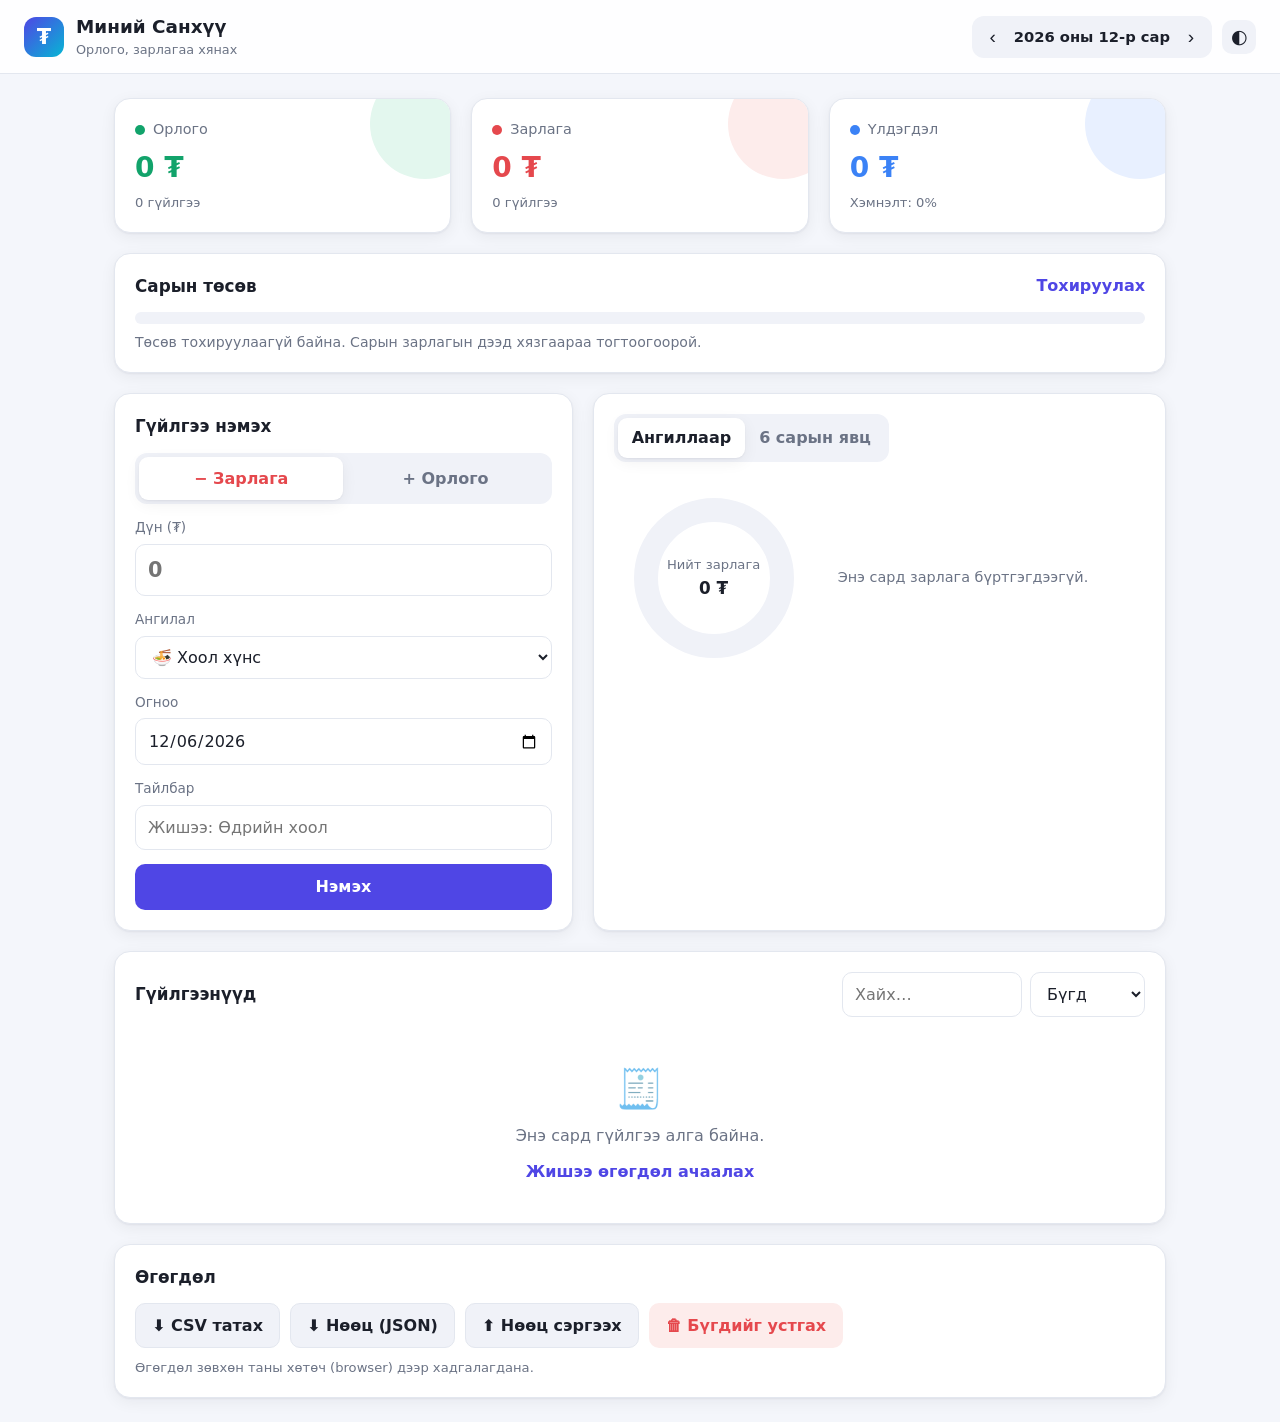
==== index.html @ 29a5d547 "Add personal income/expense tracker website Static site (HTML/CSS/vanilla JS) in Mongolian: add/edit" ====
<!DOCTYPE html>
<html lang="mn">
<head>
  <meta charset="UTF-8" />
  <meta name="viewport" content="width=device-width, initial-scale=1.0" />
  <title>Миний Санхүү</title>
  <meta name="description" content="Хувийн орлого, зарлагаа хянах энгийн веб апп" />
  <link rel="stylesheet" href="css/style.css" />
</head>
<body>
  <header class="topbar">
    <div class="brand">
      <span class="logo" aria-hidden="true">₮</span>
      <div>
        <h1>Миний Санхүү</h1>
        <p class="sub">Орлого, зарлагаа хянах</p>
      </div>
    </div>
    <div class="top-actions">
      <div class="month-nav">
        <button class="icon-btn" id="prevMonth" aria-label="Өмнөх сар">‹</button>
        <span id="monthLabel" class="month-label"></span>
        <button class="icon-btn" id="nextMonth" aria-label="Дараах сар">›</button>
      </div>
      <button class="icon-btn" id="themeToggle" aria-label="Өнгөний горим солих">◐</button>
    </div>
  </header>

  <main class="container">
    <!-- Summary cards -->
    <section class="cards">
      <article class="card stat income">
        <div class="stat-head"><span class="dot"></span>Орлого</div>
        <div class="stat-value" id="sumIncome">0 ₮</div>
        <div class="stat-foot" id="incomeCount">0 гүйлгээ</div>
      </article>
      <article class="card stat expense">
        <div class="stat-head"><span class="dot"></span>Зарлага</div>
        <div class="stat-value" id="sumExpense">0 ₮</div>
        <div class="stat-foot" id="expenseCount">0 гүйлгээ</div>
      </article>
      <article class="card stat balance">
        <div class="stat-head"><span class="dot"></span>Үлдэгдэл</div>
        <div class="stat-value" id="sumBalance">0 ₮</div>
        <div class="stat-foot" id="savingRate">Хэмнэлт: 0%</div>
      </article>
    </section>

    <!-- Budget -->
    <section class="card budget">
      <div class="budget-head">
        <h2>Сарын төсөв</h2>
        <button class="link-btn" id="editBudget">Тохируулах</button>
      </div>
      <div class="progress"><div class="progress-bar" id="budgetBar"></div></div>
      <p class="muted" id="budgetText">Төсөв тохируулаагүй байна.</p>
    </section>

    <div class="grid">
      <!-- Form -->
      <section class="card">
        <h2 id="formTitle">Гүйлгээ нэмэх</h2>
        <form id="txForm" autocomplete="off">
          <div class="seg" role="radiogroup" aria-label="Төрөл">
            <input type="radio" name="type" id="typeExpense" value="expense" checked />
            <label for="typeExpense">− Зарлага</label>
            <input type="radio" name="type" id="typeIncome" value="income" />
            <label for="typeIncome">+ Орлого</label>
          </div>

          <label class="field">
            <span>Дүн (₮)</span>
            <input type="text" inputmode="numeric" id="amount" placeholder="0" required />
          </label>

          <label class="field">
            <span>Ангилал</span>
            <select id="category" required></select>
          </label>

          <div class="row">
            <label class="field">
              <span>Огноо</span>
              <input type="date" id="date" required />
            </label>
          </div>

          <label class="field">
            <span>Тайлбар</span>
            <input type="text" id="note" maxlength="80" placeholder="Жишээ: Өдрийн хоол" />
          </label>

          <div class="form-actions">
            <button type="submit" class="btn primary" id="submitBtn">Нэмэх</button>
            <button type="button" class="btn ghost hidden" id="cancelEdit">Болих</button>
          </div>
        </form>
      </section>

      <!-- Charts -->
      <section class="card">
        <div class="tabs" role="tablist">
          <button class="tab active" data-chart="category" role="tab">Ангиллаар</button>
          <button class="tab" data-chart="trend" role="tab">6 сарын явц</button>
        </div>
        <div id="chartCategory" class="chart-wrap">
          <div class="donut-wrap">
            <svg id="donut" viewBox="0 0 200 200" aria-label="Зарлага ангиллаар"></svg>
            <div class="donut-center">
              <span class="muted small">Нийт зарлага</span>
              <strong id="donutTotal">0 ₮</strong>
            </div>
          </div>
          <ul class="legend" id="legend"></ul>
        </div>
        <div id="chartTrend" class="chart-wrap hidden">
          <svg id="bars" viewBox="0 0 420 240" aria-label="Сүүлийн 6 сар"></svg>
          <div class="bar-legend">
            <span><i class="sw income"></i>Орлого</span>
            <span><i class="sw expense"></i>Зарлага</span>
          </div>
        </div>
      </section>
    </div>

    <!-- Transactions -->
    <section class="card">
      <div class="list-head">
        <h2>Гүйлгээнүүд</h2>
        <div class="filters">
          <input type="search" id="search" placeholder="Хайх…" />
          <select id="filterType">
            <option value="all">Бүгд</option>
            <option value="income">Орлого</option>
            <option value="expense">Зарлага</option>
          </select>
        </div>
      </div>
      <ul class="tx-list" id="txList"></ul>
      <div class="empty hidden" id="emptyState">
        <div class="empty-icon">🧾</div>
        <p>Энэ сард гүйлгээ алга байна.</p>
        <button class="link-btn" id="loadDemo">Жишээ өгөгдөл ачаалах</button>
      </div>
    </section>

    <!-- Data tools -->
    <section class="card tools">
      <h2>Өгөгдөл</h2>
      <div class="tool-btns">
        <button class="btn ghost" id="exportCsv">⬇ CSV татах</button>
        <button class="btn ghost" id="exportJson">⬇ Нөөц (JSON)</button>
        <label class="btn ghost" for="importJson">⬆ Нөөц сэргээх</label>
        <input type="file" id="importJson" accept="application/json" class="hidden" />
        <button class="btn danger" id="clearAll">🗑 Бүгдийг устгах</button>
      </div>
      <p class="muted small">Өгөгдөл зөвхөн таны хөтөч (browser) дээр хадгалагдана.</p>
    </section>
  </main>

  <div class="toast" id="toast" role="status" aria-live="polite"></div>

  <script src="js/app.js"></script>
</body>
</html>
---- css/style.css ----
:root {
  --bg: #f4f6fb;
  --surface: #ffffff;
  --surface-2: #f0f2f8;
  --text: #1b1f2a;
  --muted: #6b7385;
  --border: #e3e7ef;
  --primary: #4f46e5;
  --primary-soft: #eef0ff;
  --income: #12a36b;
  --income-soft: #e3f7ee;
  --expense: #e5484d;
  --expense-soft: #fdeceb;
  --balance: #3b82f6;
  --balance-soft: #e8f0ff;
  --shadow: 0 1px 2px rgba(16, 24, 40, .05), 0 4px 16px rgba(16, 24, 40, .06);
  --radius: 16px;
}

:root[data-theme="dark"] {
  --bg: #0f121a;
  --surface: #171b26;
  --surface-2: #1f2432;
  --text: #e8ebf3;
  --muted: #9099ad;
  --border: #2a3040;
  --primary: #818cf8;
  --primary-soft: #23264a;
  --income: #34d399;
  --income-soft: #12322a;
  --expense: #f87171;
  --expense-soft: #3a1d20;
  --balance: #60a5fa;
  --balance-soft: #172a45;
  --shadow: 0 1px 2px rgba(0, 0, 0, .3), 0 4px 16px rgba(0, 0, 0, .25);
}

* { box-sizing: border-box; }

body {
  margin: 0;
  font-family: system-ui, -apple-system, "Segoe UI", Roboto, "Noto Sans", sans-serif;
  background: var(--bg);
  color: var(--text);
  line-height: 1.45;
  -webkit-font-smoothing: antialiased;
}

h1, h2 { margin: 0; }
h2 { font-size: 1.05rem; margin-bottom: 14px; }
.hidden { display: none !important; }
.muted { color: var(--muted); }
.small { font-size: .82rem; }

/* Top bar */
.topbar {
  position: sticky; top: 0; z-index: 10;
  display: flex; align-items: center; justify-content: space-between; gap: 12px;
  padding: 14px 24px;
  background: color-mix(in srgb, var(--surface) 88%, transparent);
  backdrop-filter: blur(10px);
  border-bottom: 1px solid var(--border);
}
.brand { display: flex; align-items: center; gap: 12px; }
.brand h1 { font-size: 1.15rem; }
.brand .sub { margin: 0; font-size: .8rem; color: var(--muted); }
.logo {
  width: 40px; height: 40px; border-radius: 12px;
  display: grid; place-items: center;
  font-weight: 800; font-size: 1.3rem; color: #fff;
  background: linear-gradient(135deg, var(--primary), #06b6d4);
}
.top-actions { display: flex; align-items: center; gap: 10px; }
.month-nav {
  display: flex; align-items: center; gap: 4px;
  background: var(--surface-2); border-radius: 12px; padding: 4px;
}
.month-label { min-width: 120px; text-align: center; font-weight: 600; font-size: .92rem; }
.icon-btn {
  border: 0; background: transparent; color: var(--text);
  width: 34px; height: 34px; border-radius: 10px;
  font-size: 1.2rem; cursor: pointer;
}
.icon-btn:hover { background: var(--border); }
#themeToggle { background: var(--surface-2); }

/* Layout */
.container { max-width: 1100px; margin: 0 auto; padding: 24px; display: grid; grid-template-columns: minmax(0, 1fr); gap: 20px; }
.container > *, .grid > * { min-width: 0; }
.card {
  background: var(--surface);
  border: 1px solid var(--border);
  border-radius: var(--radius);
  padding: 20px;
  box-shadow: var(--shadow);
}
.grid { display: grid; grid-template-columns: 1fr 1.25fr; gap: 20px; }
.cards { display: grid; grid-template-columns: repeat(3, 1fr); gap: 20px; }

/* Stat cards */
.stat { position: relative; overflow: hidden; }
.stat::after {
  content: ""; position: absolute; right: -30px; top: -30px;
  width: 110px; height: 110px; border-radius: 50%;
  background: var(--accent-soft);
}
.stat.income { --accent: var(--income); --accent-soft: var(--income-soft); }
.stat.expense { --accent: var(--expense); --accent-soft: var(--expense-soft); }
.stat.balance { --accent: var(--balance); --accent-soft: var(--balance-soft); }
.stat-head { display: flex; align-items: center; gap: 8px; color: var(--muted); font-size: .9rem; font-weight: 500; }
.dot { width: 10px; height: 10px; border-radius: 50%; background: var(--accent); }
.stat-value { font-size: 1.75rem; font-weight: 750; margin: 8px 0 4px; color: var(--accent); position: relative; z-index: 1; font-variant-numeric: tabular-nums; }
.stat-foot { font-size: .82rem; color: var(--muted); }

/* Budget */
.budget-head { display: flex; justify-content: space-between; align-items: center; }
.budget-head h2 { margin: 0; }
.progress { height: 12px; background: var(--surface-2); border-radius: 99px; overflow: hidden; margin: 14px 0 8px; }
.progress-bar { height: 100%; width: 0; background: var(--income); border-radius: 99px; transition: width .4s ease, background .3s; }
.progress-bar.warn { background: #f59e0b; }
.progress-bar.over { background: var(--expense); }
.budget p { margin: 0; font-size: .88rem; }

/* Form */
form { display: grid; gap: 14px; }
.seg { position: relative; display: grid; grid-template-columns: 1fr 1fr; background: var(--surface-2); padding: 4px; border-radius: 12px; }
.seg input { position: absolute; opacity: 0; width: 1px; height: 1px; left: 0; top: 0; pointer-events: none; }
.seg label { text-align: center; padding: 10px; border-radius: 9px; cursor: pointer; font-weight: 600; color: var(--muted); transition: .2s; }
#typeExpense:checked + label { background: var(--surface); color: var(--expense); box-shadow: var(--shadow); }
#typeIncome:checked + label { background: var(--surface); color: var(--income); box-shadow: var(--shadow); }
.field { display: grid; gap: 6px; }
.field span { font-size: .85rem; color: var(--muted); font-weight: 500; }
input, select {
  font: inherit; color: var(--text);
  background: var(--surface); border: 1px solid var(--border);
  border-radius: 10px; padding: 10px 12px; width: 100%;
}
input:focus, select:focus { outline: 2px solid var(--primary); outline-offset: -1px; border-color: transparent; }
#amount { font-size: 1.3rem; font-weight: 700; font-variant-numeric: tabular-nums; }
.form-actions { display: flex; gap: 10px; }

.btn {
  font: inherit; font-weight: 600; cursor: pointer;
  border-radius: 10px; padding: 10px 16px; border: 1px solid transparent;
  display: inline-flex; align-items: center; gap: 6px; justify-content: center;
}
.btn.primary { background: var(--primary); color: #fff; flex: 1; }
.btn.primary:hover { filter: brightness(1.08); }
.btn.ghost { background: var(--surface-2); color: var(--text); border-color: var(--border); }
.btn.ghost:hover { background: var(--border); }
.btn.danger { background: var(--expense-soft); color: var(--expense); }
.link-btn { border: 0; background: none; color: var(--primary); font: inherit; font-weight: 600; cursor: pointer; padding: 0; }

/* Charts */
.tabs { display: inline-flex; background: var(--surface-2); padding: 4px; border-radius: 12px; margin-bottom: 16px; }
.tab { border: 0; background: none; font: inherit; font-weight: 600; color: var(--muted); padding: 8px 14px; border-radius: 9px; cursor: pointer; }
.tab.active { background: var(--surface); color: var(--text); box-shadow: var(--shadow); }
.chart-wrap { display: flex; align-items: center; gap: 24px; flex-wrap: wrap; justify-content: center; }
.donut-wrap { position: relative; width: 200px; height: 200px; flex-shrink: 0; }
.donut-center { position: absolute; inset: 0; display: grid; place-content: center; text-align: center; gap: 2px; }
.donut-center strong { font-size: 1.05rem; font-variant-numeric: tabular-nums; }
.legend { list-style: none; margin: 0; padding: 0; display: grid; gap: 8px; flex: 1; min-width: 180px; }
.legend li { display: flex; align-items: center; gap: 10px; font-size: .9rem; }
.legend .sw { width: 12px; height: 12px; border-radius: 4px; flex-shrink: 0; }
.legend .name { flex: 1; }
.legend .pct { color: var(--muted); font-size: .8rem; width: 40px; text-align: right; }
.legend .amt { font-weight: 600; font-variant-numeric: tabular-nums; }
#bars { width: 100%; max-width: 520px; height: auto; }
#chartTrend { flex-direction: column; }
.bar-legend { display: flex; gap: 18px; font-size: .85rem; color: var(--muted); }
.sw { display: inline-block; width: 12px; height: 12px; border-radius: 4px; margin-right: 6px; vertical-align: -1px; }
.sw.income { background: var(--income); }
.sw.expense { background: var(--expense); }
.axis text { fill: var(--muted); font-size: 11px; }
.axis line { stroke: var(--border); }

/* Transactions */
.list-head { display: flex; justify-content: space-between; align-items: center; gap: 12px; flex-wrap: wrap; margin-bottom: 8px; }
.list-head h2 { margin: 0; }
.filters { display: flex; gap: 8px; }
.filters input { width: 180px; }
.filters select { width: auto; }
.tx-list { list-style: none; margin: 0; padding: 0; }
.tx-day { font-size: .78rem; font-weight: 600; color: var(--muted); text-transform: uppercase; letter-spacing: .03em; padding: 14px 4px 6px; }
.tx {
  display: flex; align-items: center; gap: 14px;
  padding: 12px; border-radius: 12px;
}
.tx:hover { background: var(--surface-2); }
.tx-icon { width: 42px; height: 42px; border-radius: 12px; display: grid; place-items: center; font-size: 1.25rem; flex-shrink: 0; }
.tx-main { flex: 1; min-width: 0; }
.tx-title { font-weight: 600; white-space: nowrap; overflow: hidden; text-overflow: ellipsis; }
.tx-sub { font-size: .8rem; color: var(--muted); }
.tx-amt { font-weight: 700; font-variant-numeric: tabular-nums; white-space: nowrap; }
.tx-amt.income { color: var(--income); }
.tx-amt.expense { color: var(--expense); }
.tx-actions { display: flex; gap: 2px; opacity: 0; transition: opacity .15s; }
.tx:hover .tx-actions, .tx:focus-within .tx-actions { opacity: 1; }
.tx-actions button { border: 0; background: none; cursor: pointer; font-size: 1rem; padding: 6px; border-radius: 8px; color: var(--muted); }
.tx-actions button:hover { background: var(--border); color: var(--text); }

.empty { text-align: center; padding: 36px 0 20px; color: var(--muted); }
.empty-icon { font-size: 2.4rem; }
.empty p { margin: 8px 0 12px; }

/* Tools */
.tool-btns { display: flex; flex-wrap: wrap; gap: 10px; margin-bottom: 10px; }
.tools p { margin: 0; }

/* Toast */
.toast {
  position: fixed; left: 50%; bottom: 24px; transform: translate(-50%, 40px);
  background: var(--text); color: var(--bg);
  padding: 10px 18px; border-radius: 10px; font-weight: 500; font-size: .9rem;
  opacity: 0; pointer-events: none; transition: .25s;
}
.toast.show { opacity: 1; transform: translate(-50%, 0); }

/* Responsive */
@media (max-width: 860px) {
  .grid { grid-template-columns: 1fr; }
}
@media (max-width: 640px) {
  .topbar { padding: 12px 16px; flex-wrap: wrap; }
  .brand .sub { display: none; }
  .container { padding: 16px; gap: 16px; }
  .cards { grid-template-columns: 1fr; gap: 12px; }
  .stat-value { font-size: 1.5rem; }
  .filters { width: 100%; }
  .filters input { flex: 1; width: auto; min-width: 0; }
  .tx-actions { opacity: 1; }
  .month-label { min-width: 100px; }
}
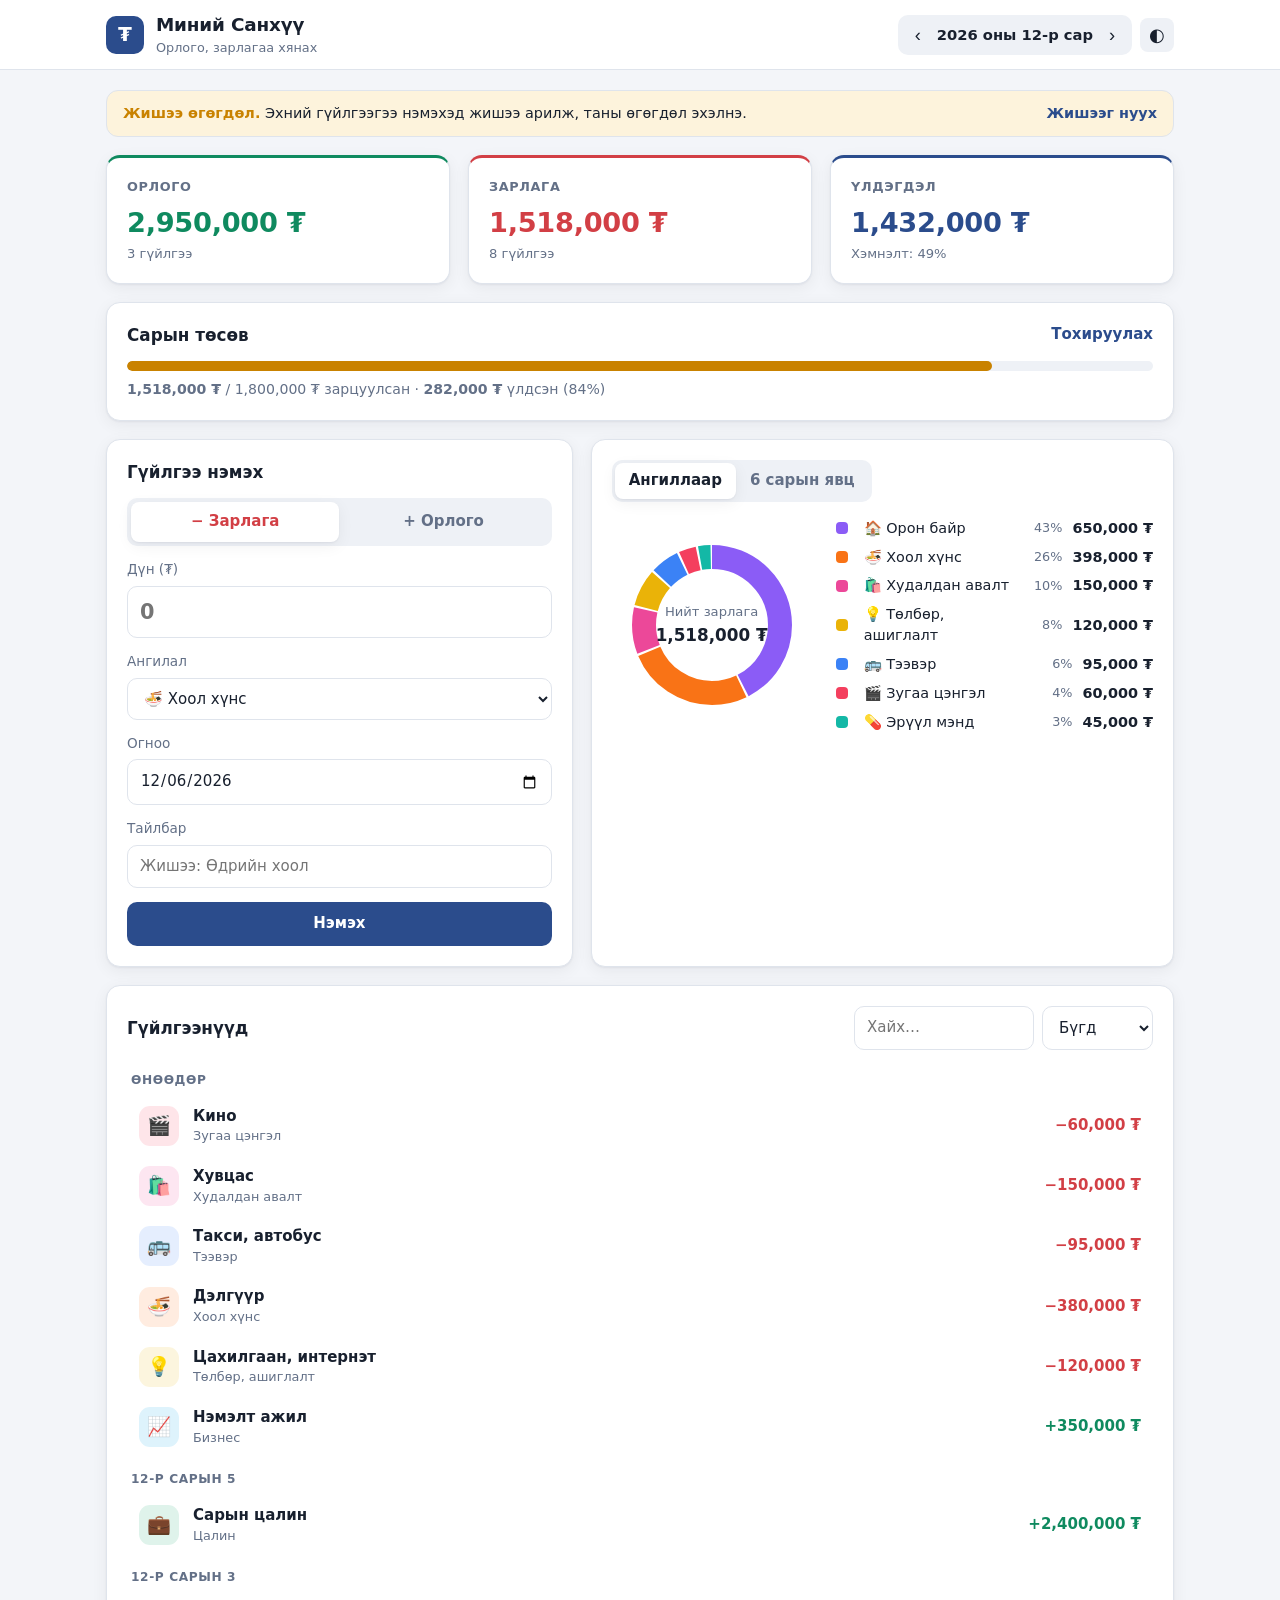
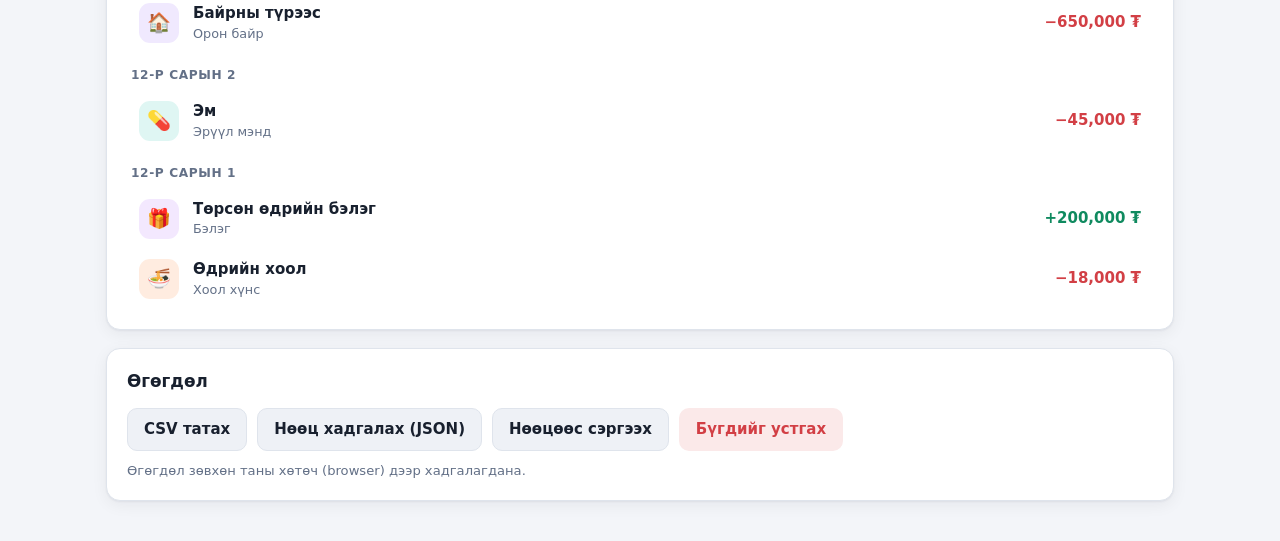
==== commit 85ffc907: "Make tracker publishable online with private per-user storage - Storage adapter: private per-viewer " ====
--- a/index.html
+++ b/index.html
@@ -2,51 +2,58 @@
 <html lang="mn">
 <head>
   <meta charset="UTF-8" />
-  <meta name="viewport" content="width=device-width, initial-scale=1.0" />
+  <meta name="viewport" content="width=device-width, initial-scale=1.0, viewport-fit=cover" />
   <title>Миний Санхүү</title>
   <meta name="description" content="Хувийн орлого, зарлагаа хянах энгийн веб апп" />
   <link rel="stylesheet" href="css/style.css" />
 </head>
 <body>
+<!-- APP:START -->
   <header class="topbar">
-    <div class="brand">
-      <span class="logo" aria-hidden="true">₮</span>
-      <div>
-        <h1>Миний Санхүү</h1>
-        <p class="sub">Орлого, зарлагаа хянах</p>
+    <div class="topbar-inner">
+      <div class="brand">
+        <span class="logo" aria-hidden="true">₮</span>
+        <div>
+          <h1>Миний Санхүү</h1>
+          <p class="sub">Орлого, зарлагаа хянах</p>
+        </div>
       </div>
-    </div>
-    <div class="top-actions">
-      <div class="month-nav">
-        <button class="icon-btn" id="prevMonth" aria-label="Өмнөх сар">‹</button>
-        <span id="monthLabel" class="month-label"></span>
-        <button class="icon-btn" id="nextMonth" aria-label="Дараах сар">›</button>
+      <div class="top-actions">
+        <div class="month-nav">
+          <button class="icon-btn" id="prevMonth" aria-label="Өмнөх сар">‹</button>
+          <span id="monthLabel" class="month-label"></span>
+          <button class="icon-btn" id="nextMonth" aria-label="Дараах сар">›</button>
+        </div>
+        <button class="icon-btn" id="themeToggle" aria-label="Өнгөний горим солих">◐</button>
       </div>
-      <button class="icon-btn" id="themeToggle" aria-label="Өнгөний горим солих">◐</button>
     </div>
   </header>
 
   <main class="container">
-    <!-- Summary cards -->
+    <div class="notice hidden" id="demoBanner">
+      <span><strong>Жишээ өгөгдөл.</strong> Эхний гүйлгээгээ нэмэхэд жишээ арилж, таны өгөгдөл эхэлнэ.</span>
+      <button class="link-btn" id="hideDemo">Жишээг нуух</button>
+    </div>
+    <div class="notice info hidden" id="storageNotice"></div>
+
     <section class="cards">
       <article class="card stat income">
-        <div class="stat-head"><span class="dot"></span>Орлого</div>
+        <div class="stat-head">Орлого</div>
         <div class="stat-value" id="sumIncome">0 ₮</div>
         <div class="stat-foot" id="incomeCount">0 гүйлгээ</div>
       </article>
       <article class="card stat expense">
-        <div class="stat-head"><span class="dot"></span>Зарлага</div>
+        <div class="stat-head">Зарлага</div>
         <div class="stat-value" id="sumExpense">0 ₮</div>
         <div class="stat-foot" id="expenseCount">0 гүйлгээ</div>
       </article>
       <article class="card stat balance">
-        <div class="stat-head"><span class="dot"></span>Үлдэгдэл</div>
+        <div class="stat-head">Үлдэгдэл</div>
         <div class="stat-value" id="sumBalance">0 ₮</div>
         <div class="stat-foot" id="savingRate">Хэмнэлт: 0%</div>
       </article>
     </section>
 
-    <!-- Budget -->
     <section class="card budget">
       <div class="budget-head">
         <h2>Сарын төсөв</h2>
@@ -54,10 +61,14 @@
       </div>
       <div class="progress"><div class="progress-bar" id="budgetBar"></div></div>
       <p class="muted" id="budgetText">Төсөв тохируулаагүй байна.</p>
+      <form class="budget-form hidden" id="budgetForm">
+        <input type="text" inputmode="numeric" id="budgetInput" placeholder="Жишээ: 1,800,000" aria-label="Сарын зарлагын төсөв" />
+        <button type="submit" class="btn primary">Хадгалах</button>
+        <button type="button" class="btn ghost" id="budgetCancel">Болих</button>
+      </form>
     </section>
 
     <div class="grid">
-      <!-- Form -->
       <section class="card">
         <h2 id="formTitle">Гүйлгээ нэмэх</h2>
         <form id="txForm" autocomplete="off">
@@ -67,29 +78,22 @@
             <input type="radio" name="type" id="typeIncome" value="income" />
             <label for="typeIncome">+ Орлого</label>
           </div>
-
           <label class="field">
             <span>Дүн (₮)</span>
             <input type="text" inputmode="numeric" id="amount" placeholder="0" required />
           </label>
-
           <label class="field">
             <span>Ангилал</span>
             <select id="category" required></select>
           </label>
-
-          <div class="row">
-            <label class="field">
-              <span>Огноо</span>
-              <input type="date" id="date" required />
-            </label>
-          </div>
-
+          <label class="field">
+            <span>Огноо</span>
+            <input type="date" id="date" required />
+          </label>
           <label class="field">
             <span>Тайлбар</span>
             <input type="text" id="note" maxlength="80" placeholder="Жишээ: Өдрийн хоол" />
           </label>
-
           <div class="form-actions">
             <button type="submit" class="btn primary" id="submitBtn">Нэмэх</button>
             <button type="button" class="btn ghost hidden" id="cancelEdit">Болих</button>
@@ -97,11 +101,10 @@
         </form>
       </section>
 
-      <!-- Charts -->
       <section class="card">
         <div class="tabs" role="tablist">
-          <button class="tab active" data-chart="category" role="tab">Ангиллаар</button>
-          <button class="tab" data-chart="trend" role="tab">6 сарын явц</button>
+          <button class="tab active" data-chart="category" role="tab" id="tabCategory">Ангиллаар</button>
+          <button class="tab" data-chart="trend" role="tab" id="tabTrend">6 сарын явц</button>
         </div>
         <div id="chartCategory" class="chart-wrap">
           <div class="donut-wrap">
@@ -123,13 +126,12 @@
       </section>
     </div>
 
-    <!-- Transactions -->
     <section class="card">
       <div class="list-head">
         <h2>Гүйлгээнүүд</h2>
         <div class="filters">
-          <input type="search" id="search" placeholder="Хайх…" />
-          <select id="filterType">
+          <input type="search" id="search" placeholder="Хайх…" aria-label="Хайх" />
+          <select id="filterType" aria-label="Төрлөөр шүүх">
             <option value="all">Бүгд</option>
             <option value="income">Орлого</option>
             <option value="expense">Зарлага</option>
@@ -138,28 +140,37 @@
       </div>
       <ul class="tx-list" id="txList"></ul>
       <div class="empty hidden" id="emptyState">
-        <div class="empty-icon">🧾</div>
-        <p>Энэ сард гүйлгээ алга байна.</p>
-        <button class="link-btn" id="loadDemo">Жишээ өгөгдөл ачаалах</button>
+        <p id="emptyText">Энэ сард гүйлгээ алга байна.</p>
+        <button class="link-btn" id="showDemo">Жишээ өгөгдөл харах</button>
       </div>
     </section>
 
-    <!-- Data tools -->
     <section class="card tools">
       <h2>Өгөгдөл</h2>
       <div class="tool-btns">
-        <button class="btn ghost" id="exportCsv">⬇ CSV татах</button>
-        <button class="btn ghost" id="exportJson">⬇ Нөөц (JSON)</button>
-        <label class="btn ghost" for="importJson">⬆ Нөөц сэргээх</label>
-        <input type="file" id="importJson" accept="application/json" class="hidden" />
-        <button class="btn danger" id="clearAll">🗑 Бүгдийг устгах</button>
+        <button class="btn ghost" id="exportCsv">CSV татах</button>
+        <button class="btn ghost" id="exportJson">Нөөц хадгалах (JSON)</button>
+        <label class="btn ghost" for="importJson" id="importLabel">Нөөцөөс сэргээх</label>
+        <input type="file" id="importJson" accept="application/json,.json" class="hidden" />
+        <button class="btn danger-soft" id="clearAll">Бүгдийг устгах</button>
       </div>
-      <p class="muted small">Өгөгдөл зөвхөн таны хөтөч (browser) дээр хадгалагдана.</p>
+      <p class="muted small" id="storageText">Өгөгдөл зөвхөн таны хөтөч (browser) дээр хадгалагдана.</p>
     </section>
   </main>
 
+  <div class="modal hidden" id="modal" role="dialog" aria-modal="true" aria-labelledby="modalTitle">
+    <div class="modal-box">
+      <h3 id="modalTitle"></h3>
+      <p id="modalText"></p>
+      <div class="modal-actions">
+        <button class="btn ghost" id="modalCancel">Болих</button>
+        <button class="btn danger" id="modalOk">Устгах</button>
+      </div>
+    </div>
+  </div>
+
   <div class="toast" id="toast" role="status" aria-live="polite"></div>
-
+<!-- APP:END -->
   <script src="js/app.js"></script>
 </body>
 </html>
--- a/css/style.css
+++ b/css/style.css
@@ -1,38 +1,44 @@
+/* Layout: sticky month bar on top, summary tiles, then form + charts side by side, then the ledger. */
 :root {
-  --bg: #f4f6fb;
+  --bg: #f3f5f9;
   --surface: #ffffff;
-  --surface-2: #f0f2f8;
-  --text: #1b1f2a;
-  --muted: #6b7385;
-  --border: #e3e7ef;
-  --primary: #4f46e5;
-  --primary-soft: #eef0ff;
-  --income: #12a36b;
-  --income-soft: #e3f7ee;
-  --expense: #e5484d;
-  --expense-soft: #fdeceb;
-  --balance: #3b82f6;
-  --balance-soft: #e8f0ff;
+  --surface-2: #eef1f6;
+  --text: #18202e;
+  --muted: #637087;
+  --border: #dfe4ec;
+  --primary: #2b4c8c;
+  --primary-fg: #ffffff;
+  --income: #0f8a5f;
+  --income-soft: #e2f4ec;
+  --expense: #d23f45;
+  --expense-soft: #fbe9e9;
+  --balance: #2b4c8c;
+  --balance-soft: #e6ecf7;
+  --warn: #c98200;
+  --warn-soft: #fdf3dc;
+  --overlay: rgba(15, 20, 30, .45);
   --shadow: 0 1px 2px rgba(16, 24, 40, .05), 0 4px 16px rgba(16, 24, 40, .06);
-  --radius: 16px;
-}
-
+  --radius: 14px;
+}
+@media (prefers-color-scheme: dark) {
+  :root:not([data-theme="light"]) {
+    --bg: #0f131b; --surface: #171c27; --surface-2: #1f2533; --text: #e6eaf2; --muted: #8f9ab0;
+    --border: #2a3142; --primary: #8fb0f0; --primary-fg: #0f131b;
+    --income: #3ccf96; --income-soft: #133227; --expense: #f47a7f; --expense-soft: #3a1e22;
+    --balance: #8fb0f0; --balance-soft: #1a2741; --warn: #f2b84b; --warn-soft: #3a2e14;
+    --overlay: rgba(0, 0, 0, .6);
+    --shadow: 0 1px 2px rgba(0, 0, 0, .3), 0 4px 16px rgba(0, 0, 0, .25);
+    color-scheme: dark;
+  }
+}
 :root[data-theme="dark"] {
-  --bg: #0f121a;
-  --surface: #171b26;
-  --surface-2: #1f2432;
-  --text: #e8ebf3;
-  --muted: #9099ad;
-  --border: #2a3040;
-  --primary: #818cf8;
-  --primary-soft: #23264a;
-  --income: #34d399;
-  --income-soft: #12322a;
-  --expense: #f87171;
-  --expense-soft: #3a1d20;
-  --balance: #60a5fa;
-  --balance-soft: #172a45;
+  --bg: #0f131b; --surface: #171c27; --surface-2: #1f2533; --text: #e6eaf2; --muted: #8f9ab0;
+  --border: #2a3142; --primary: #8fb0f0; --primary-fg: #0f131b;
+  --income: #3ccf96; --income-soft: #133227; --expense: #f47a7f; --expense-soft: #3a1e22;
+  --balance: #8fb0f0; --balance-soft: #1a2741; --warn: #f2b84b; --warn-soft: #3a2e14;
+  --overlay: rgba(0, 0, 0, .6);
   --shadow: 0 1px 2px rgba(0, 0, 0, .3), 0 4px 16px rgba(0, 0, 0, .25);
+  color-scheme: dark;
 }
 
 * { box-sizing: border-box; }
@@ -40,52 +46,65 @@
 body {
   margin: 0;
   font-family: system-ui, -apple-system, "Segoe UI", Roboto, "Noto Sans", sans-serif;
+  font-size: 15px;
   background: var(--bg);
   color: var(--text);
   line-height: 1.45;
   -webkit-font-smoothing: antialiased;
 }
-
-h1, h2 { margin: 0; }
-h2 { font-size: 1.05rem; margin-bottom: 14px; }
+body::before {
+  content: ""; position: fixed; inset: 0 0 auto; height: env(safe-area-inset-top, 0px);
+  z-index: 10; background: var(--surface);
+}
+
+h1, h2 { margin: 0; text-wrap: balance; }
+h2 { font-size: 1.05rem; }
 .hidden { display: none !important; }
 .muted { color: var(--muted); }
 .small { font-size: .82rem; }
+:focus-visible { outline: 2px solid var(--primary); outline-offset: 2px; }
 
 /* Top bar */
 .topbar {
-  position: sticky; top: 0; z-index: 10;
-  display: flex; align-items: center; justify-content: space-between; gap: 12px;
-  padding: 14px 24px;
-  background: color-mix(in srgb, var(--surface) 88%, transparent);
-  backdrop-filter: blur(10px);
+  position: sticky; top: env(safe-area-inset-top, 0px); z-index: 10;
+  background: var(--surface);
   border-bottom: 1px solid var(--border);
 }
+.topbar-inner {
+  max-width: 1100px; margin: 0 auto;
+  display: flex; align-items: center; justify-content: space-between; gap: 12px; flex-wrap: wrap;
+  padding-block: 12px;
+  padding-left: max(16px, env(safe-area-inset-left, 0px));
+  padding-right: max(16px, env(safe-area-inset-right, 0px));
+}
 .brand { display: flex; align-items: center; gap: 12px; }
-.brand h1 { font-size: 1.15rem; }
+.brand h1 { font-size: 1.15rem; letter-spacing: -.01em; }
 .brand .sub { margin: 0; font-size: .8rem; color: var(--muted); }
 .logo {
-  width: 40px; height: 40px; border-radius: 12px;
+  width: 38px; height: 38px; border-radius: 10px;
   display: grid; place-items: center;
-  font-weight: 800; font-size: 1.3rem; color: #fff;
-  background: linear-gradient(135deg, var(--primary), #06b6d4);
-}
-.top-actions { display: flex; align-items: center; gap: 10px; }
-.month-nav {
-  display: flex; align-items: center; gap: 4px;
-  background: var(--surface-2); border-radius: 12px; padding: 4px;
-}
-.month-label { min-width: 120px; text-align: center; font-weight: 600; font-size: .92rem; }
+  font-weight: 800; font-size: 1.25rem;
+  color: var(--primary-fg); background: var(--primary);
+}
+.top-actions { display: flex; align-items: center; gap: 8px; }
+.month-nav { display: flex; align-items: center; gap: 2px; background: var(--surface-2); border-radius: 10px; padding: 3px; }
+.month-label { min-width: 132px; text-align: center; font-weight: 650; font-size: .92rem; font-variant-numeric: tabular-nums; }
 .icon-btn {
   border: 0; background: transparent; color: var(--text);
-  width: 34px; height: 34px; border-radius: 10px;
-  font-size: 1.2rem; cursor: pointer;
+  width: 34px; height: 34px; border-radius: 8px;
+  font-size: 1.15rem; cursor: pointer;
 }
 .icon-btn:hover { background: var(--border); }
 #themeToggle { background: var(--surface-2); }
 
 /* Layout */
-.container { max-width: 1100px; margin: 0 auto; padding: 24px; display: grid; grid-template-columns: minmax(0, 1fr); gap: 20px; }
+.container {
+  max-width: 1100px; margin: 0 auto;
+  display: grid; grid-template-columns: minmax(0, 1fr); gap: 18px;
+  padding-block: 20px 40px;
+  padding-left: max(16px, env(safe-area-inset-left, 0px));
+  padding-right: max(16px, env(safe-area-inset-right, 0px));
+}
 .container > *, .grid > * { min-width: 0; }
 .card {
   background: var(--surface);
@@ -94,38 +113,46 @@
   padding: 20px;
   box-shadow: var(--shadow);
 }
-.grid { display: grid; grid-template-columns: 1fr 1.25fr; gap: 20px; }
-.cards { display: grid; grid-template-columns: repeat(3, 1fr); gap: 20px; }
+.card > h2 { margin-bottom: 14px; }
+.grid { display: grid; grid-template-columns: 1fr 1.25fr; gap: 18px; }
+.cards { display: grid; grid-template-columns: repeat(3, 1fr); gap: 18px; }
+
+/* Notice banners */
+.notice {
+  display: flex; align-items: center; justify-content: space-between; gap: 12px; flex-wrap: wrap;
+  padding: 12px 16px; border-radius: 12px;
+  background: var(--warn-soft); color: var(--text); border: 1px solid var(--border);
+  font-size: .9rem;
+}
+.notice strong { color: var(--warn); }
+.notice.info { background: var(--balance-soft); }
+.notice.info strong { color: var(--balance); }
 
 /* Stat cards */
-.stat { position: relative; overflow: hidden; }
-.stat::after {
-  content: ""; position: absolute; right: -30px; top: -30px;
-  width: 110px; height: 110px; border-radius: 50%;
-  background: var(--accent-soft);
-}
-.stat.income { --accent: var(--income); --accent-soft: var(--income-soft); }
-.stat.expense { --accent: var(--expense); --accent-soft: var(--expense-soft); }
-.stat.balance { --accent: var(--balance); --accent-soft: var(--balance-soft); }
-.stat-head { display: flex; align-items: center; gap: 8px; color: var(--muted); font-size: .9rem; font-weight: 500; }
-.dot { width: 10px; height: 10px; border-radius: 50%; background: var(--accent); }
-.stat-value { font-size: 1.75rem; font-weight: 750; margin: 8px 0 4px; color: var(--accent); position: relative; z-index: 1; font-variant-numeric: tabular-nums; }
+.stat { position: relative; overflow: hidden; border-top: 3px solid var(--accent); }
+.stat.income { --accent: var(--income); }
+.stat.expense { --accent: var(--expense); }
+.stat.balance { --accent: var(--balance); }
+.stat-head { display: flex; align-items: center; gap: 8px; color: var(--muted); font-size: .8rem; font-weight: 600; text-transform: uppercase; letter-spacing: .05em; }
+.stat-value { font-size: 1.7rem; font-weight: 750; margin: 6px 0 2px; color: var(--accent); font-variant-numeric: tabular-nums; letter-spacing: -.01em; overflow-wrap: anywhere; }
 .stat-foot { font-size: .82rem; color: var(--muted); }
 
 /* Budget */
-.budget-head { display: flex; justify-content: space-between; align-items: center; }
-.budget-head h2 { margin: 0; }
-.progress { height: 12px; background: var(--surface-2); border-radius: 99px; overflow: hidden; margin: 14px 0 8px; }
+.budget-head { display: flex; justify-content: space-between; align-items: center; gap: 12px; }
+.progress { height: 10px; background: var(--surface-2); border-radius: 99px; overflow: hidden; margin: 14px 0 8px; }
 .progress-bar { height: 100%; width: 0; background: var(--income); border-radius: 99px; transition: width .4s ease, background .3s; }
-.progress-bar.warn { background: #f59e0b; }
+.progress-bar.warn { background: var(--warn); }
 .progress-bar.over { background: var(--expense); }
 .budget p { margin: 0; font-size: .88rem; }
+.budget-form { display: flex; gap: 8px; margin-top: 12px; flex-wrap: wrap; }
+.budget-form input { flex: 1; min-width: 0; }
 
 /* Form */
 form { display: grid; gap: 14px; }
-.seg { position: relative; display: grid; grid-template-columns: 1fr 1fr; background: var(--surface-2); padding: 4px; border-radius: 12px; }
+.seg { position: relative; display: grid; grid-template-columns: 1fr 1fr; background: var(--surface-2); padding: 4px; border-radius: 10px; }
 .seg input { position: absolute; opacity: 0; width: 1px; height: 1px; left: 0; top: 0; pointer-events: none; }
-.seg label { text-align: center; padding: 10px; border-radius: 9px; cursor: pointer; font-weight: 600; color: var(--muted); transition: .2s; }
+.seg label { text-align: center; padding: 9px; border-radius: 8px; cursor: pointer; font-weight: 650; color: var(--muted); transition: .2s; }
+.seg input:focus-visible + label { outline: 2px solid var(--primary); }
 #typeExpense:checked + label { background: var(--surface); color: var(--expense); box-shadow: var(--shadow); }
 #typeIncome:checked + label { background: var(--surface); color: var(--income); box-shadow: var(--shadow); }
 .field { display: grid; gap: 6px; }
@@ -140,31 +167,35 @@
 .form-actions { display: flex; gap: 10px; }
 
 .btn {
-  font: inherit; font-weight: 600; cursor: pointer;
+  font: inherit; font-weight: 650; cursor: pointer;
   border-radius: 10px; padding: 10px 16px; border: 1px solid transparent;
   display: inline-flex; align-items: center; gap: 6px; justify-content: center;
 }
-.btn.primary { background: var(--primary); color: #fff; flex: 1; }
+.btn:disabled { opacity: .5; cursor: not-allowed; }
+.btn.primary { background: var(--primary); color: var(--primary-fg); }
+.form-actions .btn.primary { flex: 1; }
 .btn.primary:hover { filter: brightness(1.08); }
 .btn.ghost { background: var(--surface-2); color: var(--text); border-color: var(--border); }
 .btn.ghost:hover { background: var(--border); }
-.btn.danger { background: var(--expense-soft); color: var(--expense); }
-.link-btn { border: 0; background: none; color: var(--primary); font: inherit; font-weight: 600; cursor: pointer; padding: 0; }
+.btn.danger { background: var(--expense); color: var(--surface); }
+.btn.danger-soft { background: var(--expense-soft); color: var(--expense); }
+.link-btn { border: 0; background: none; color: var(--primary); font: inherit; font-weight: 650; cursor: pointer; padding: 0; }
 
 /* Charts */
-.tabs { display: inline-flex; background: var(--surface-2); padding: 4px; border-radius: 12px; margin-bottom: 16px; }
-.tab { border: 0; background: none; font: inherit; font-weight: 600; color: var(--muted); padding: 8px 14px; border-radius: 9px; cursor: pointer; }
+.tabs { display: inline-flex; background: var(--surface-2); padding: 3px; border-radius: 10px; margin-bottom: 16px; }
+.tab { border: 0; background: none; font: inherit; font-weight: 650; color: var(--muted); padding: 7px 14px; border-radius: 8px; cursor: pointer; }
 .tab.active { background: var(--surface); color: var(--text); box-shadow: var(--shadow); }
 .chart-wrap { display: flex; align-items: center; gap: 24px; flex-wrap: wrap; justify-content: center; }
 .donut-wrap { position: relative; width: 200px; height: 200px; flex-shrink: 0; }
+.donut-wrap svg { width: 100%; height: 100%; }
 .donut-center { position: absolute; inset: 0; display: grid; place-content: center; text-align: center; gap: 2px; }
 .donut-center strong { font-size: 1.05rem; font-variant-numeric: tabular-nums; }
-.legend { list-style: none; margin: 0; padding: 0; display: grid; gap: 8px; flex: 1; min-width: 180px; }
+.legend { list-style: none; margin: 0; padding: 0; display: grid; gap: 8px; flex: 1; min-width: min(220px, 100%); }
 .legend li { display: flex; align-items: center; gap: 10px; font-size: .9rem; }
 .legend .sw { width: 12px; height: 12px; border-radius: 4px; flex-shrink: 0; }
-.legend .name { flex: 1; }
-.legend .pct { color: var(--muted); font-size: .8rem; width: 40px; text-align: right; }
-.legend .amt { font-weight: 600; font-variant-numeric: tabular-nums; }
+.legend .name { flex: 1; min-width: 0; }
+.legend .pct { color: var(--muted); font-size: .8rem; width: 40px; text-align: right; font-variant-numeric: tabular-nums; }
+.legend .amt { font-weight: 650; font-variant-numeric: tabular-nums; }
 #bars { width: 100%; max-width: 520px; height: auto; }
 #chartTrend { flex-direction: column; }
 .bar-legend { display: flex; gap: 18px; font-size: .85rem; color: var(--muted); }
@@ -176,18 +207,14 @@
 
 /* Transactions */
 .list-head { display: flex; justify-content: space-between; align-items: center; gap: 12px; flex-wrap: wrap; margin-bottom: 8px; }
-.list-head h2 { margin: 0; }
 .filters { display: flex; gap: 8px; }
 .filters input { width: 180px; }
 .filters select { width: auto; }
 .tx-list { list-style: none; margin: 0; padding: 0; }
-.tx-day { font-size: .78rem; font-weight: 600; color: var(--muted); text-transform: uppercase; letter-spacing: .03em; padding: 14px 4px 6px; }
-.tx {
-  display: flex; align-items: center; gap: 14px;
-  padding: 12px; border-radius: 12px;
-}
+.tx-day { font-size: .76rem; font-weight: 650; color: var(--muted); text-transform: uppercase; letter-spacing: .05em; padding: 14px 4px 6px; }
+.tx { display: flex; align-items: center; gap: 14px; padding: 10px 12px; border-radius: 12px; }
 .tx:hover { background: var(--surface-2); }
-.tx-icon { width: 42px; height: 42px; border-radius: 12px; display: grid; place-items: center; font-size: 1.25rem; flex-shrink: 0; }
+.tx-icon { width: 40px; height: 40px; border-radius: 11px; display: grid; place-items: center; font-size: 1.2rem; flex-shrink: 0; }
 .tx-main { flex: 1; min-width: 0; }
 .tx-title { font-weight: 600; white-space: nowrap; overflow: hidden; text-overflow: ellipsis; }
 .tx-sub { font-size: .8rem; color: var(--muted); }
@@ -196,38 +223,49 @@
 .tx-amt.expense { color: var(--expense); }
 .tx-actions { display: flex; gap: 2px; opacity: 0; transition: opacity .15s; }
 .tx:hover .tx-actions, .tx:focus-within .tx-actions { opacity: 1; }
-.tx-actions button { border: 0; background: none; cursor: pointer; font-size: 1rem; padding: 6px; border-radius: 8px; color: var(--muted); }
+.tx-actions button { border: 0; background: none; cursor: pointer; font: inherit; font-size: .82rem; font-weight: 600; padding: 6px 8px; border-radius: 8px; color: var(--muted); }
 .tx-actions button:hover { background: var(--border); color: var(--text); }
-
-.empty { text-align: center; padding: 36px 0 20px; color: var(--muted); }
-.empty-icon { font-size: 2.4rem; }
-.empty p { margin: 8px 0 12px; }
+.tx-actions button.del:hover { color: var(--expense); }
+
+.empty { text-align: center; padding: 32px 0 16px; color: var(--muted); list-style: none; }
+.empty p { margin: 0 0 12px; }
 
 /* Tools */
 .tool-btns { display: flex; flex-wrap: wrap; gap: 10px; margin-bottom: 10px; }
 .tools p { margin: 0; }
 
+/* Modal */
+.modal { position: fixed; inset: 0; z-index: 50; display: grid; place-items: center; padding: 16px; background: var(--overlay); }
+.modal-box { width: min(420px, 100%); background: var(--surface); border: 1px solid var(--border); border-radius: var(--radius); padding: 22px; box-shadow: var(--shadow); display: grid; gap: 12px; }
+.modal-box h3 { margin: 0; font-size: 1.05rem; }
+.modal-box p { margin: 0; color: var(--muted); }
+.modal-actions { display: flex; gap: 10px; justify-content: flex-end; }
+
 /* Toast */
 .toast {
-  position: fixed; left: 50%; bottom: 24px; transform: translate(-50%, 40px);
+  position: fixed; left: 50%; bottom: calc(24px + env(safe-area-inset-bottom, 0px)); transform: translate(-50%, 40px);
   background: var(--text); color: var(--bg);
   padding: 10px 18px; border-radius: 10px; font-weight: 500; font-size: .9rem;
-  opacity: 0; pointer-events: none; transition: .25s;
+  opacity: 0; pointer-events: none; transition: .25s; z-index: 60; max-width: calc(100% - 32px);
 }
 .toast.show { opacity: 1; transform: translate(-50%, 0); }
+
+@media (prefers-reduced-motion: reduce) {
+  *, *::before, *::after { transition: none !important; }
+}
 
 /* Responsive */
 @media (max-width: 860px) {
   .grid { grid-template-columns: 1fr; }
 }
 @media (max-width: 640px) {
-  .topbar { padding: 12px 16px; flex-wrap: wrap; }
   .brand .sub { display: none; }
-  .container { padding: 16px; gap: 16px; }
+  .container { gap: 14px; padding-block: 14px 32px; }
   .cards { grid-template-columns: 1fr; gap: 12px; }
   .stat-value { font-size: 1.5rem; }
   .filters { width: 100%; }
   .filters input { flex: 1; width: auto; min-width: 0; }
+  .tx { gap: 10px; padding: 10px 6px; }
   .tx-actions { opacity: 1; }
-  .month-label { min-width: 100px; }
-}
+  .month-label { min-width: 108px; }
+}
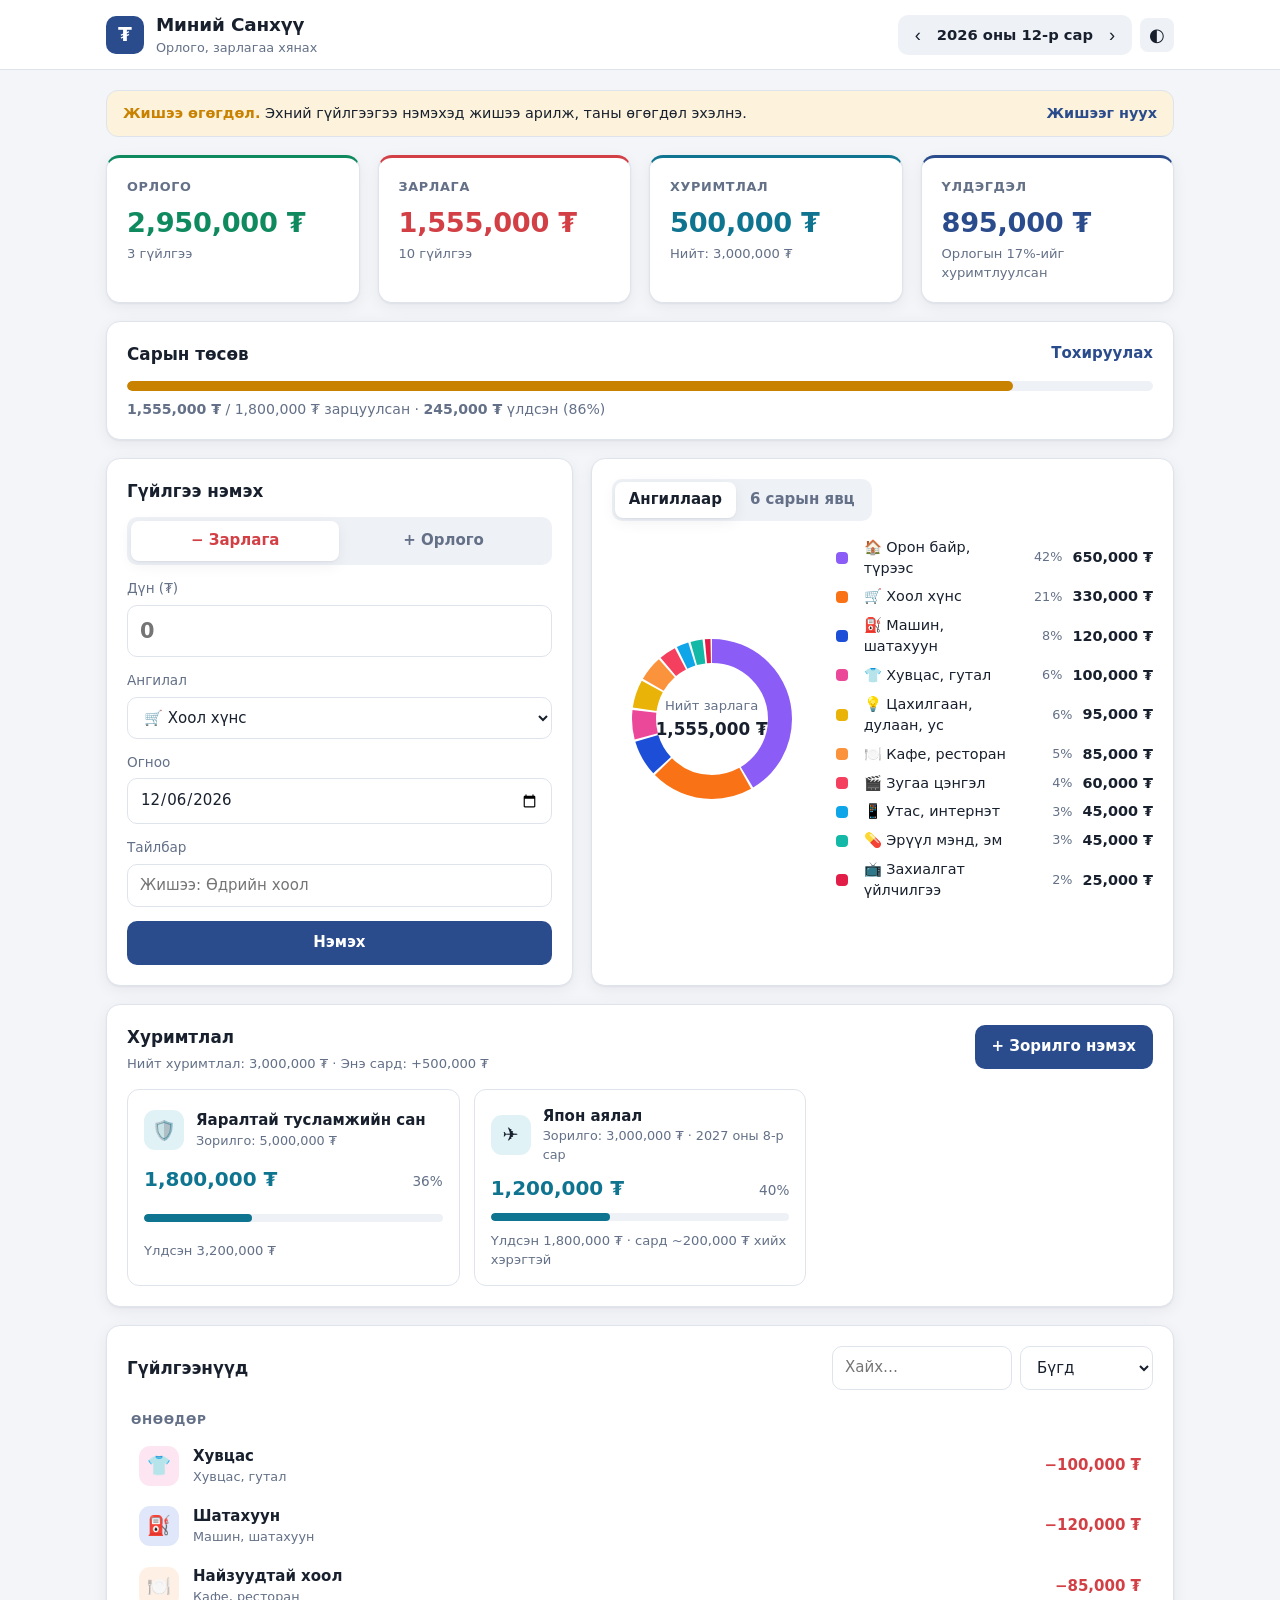
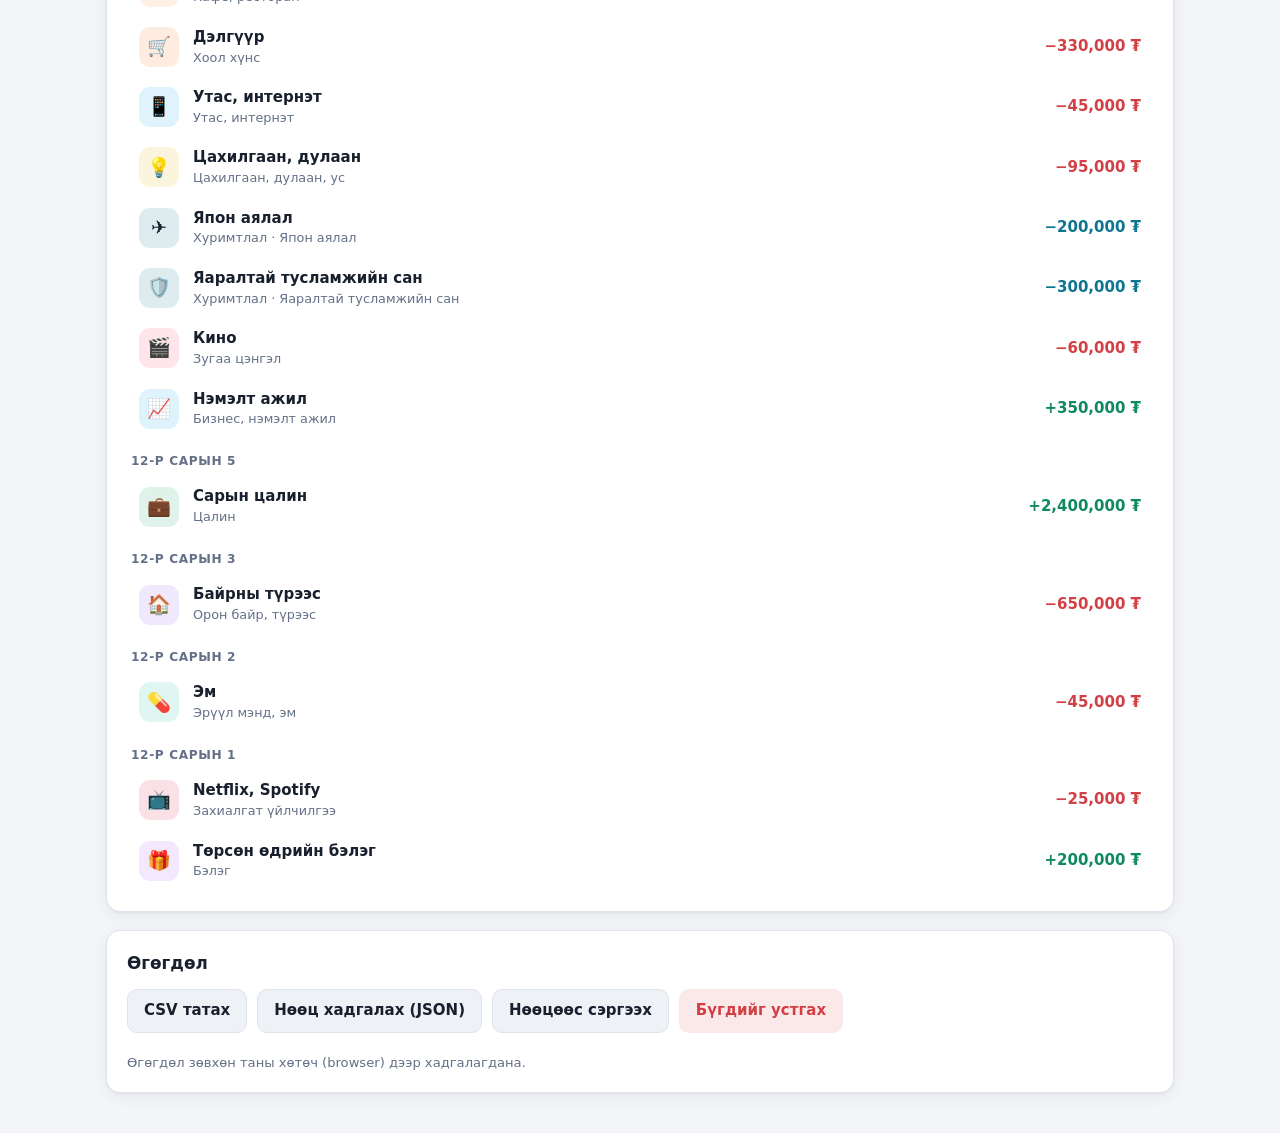
==== commit 8dd2c57d: "Add savings goals and more expense categories - Savings section: goals with target and optional dead" ====
--- a/index.html
+++ b/index.html
@@ -46,6 +46,11 @@
         <div class="stat-head">Зарлага</div>
         <div class="stat-value" id="sumExpense">0 ₮</div>
         <div class="stat-foot" id="expenseCount">0 гүйлгээ</div>
+      </article>
+      <article class="card stat saving">
+        <div class="stat-head">Хуримтлал</div>
+        <div class="stat-value" id="sumSaving">0 ₮</div>
+        <div class="stat-foot" id="savingTotal">Нийт: 0 ₮</div>
       </article>
       <article class="card stat balance">
         <div class="stat-head">Үлдэгдэл</div>
@@ -121,10 +126,22 @@
           <div class="bar-legend">
             <span><i class="sw income"></i>Орлого</span>
             <span><i class="sw expense"></i>Зарлага</span>
+            <span><i class="sw saving"></i>Хуримтлал</span>
           </div>
         </div>
       </section>
     </div>
+
+    <section class="card savings" id="savingsSection">
+      <div class="list-head">
+        <div>
+          <h2>Хуримтлал</h2>
+          <p class="muted small savings-sum" id="savingsSummary"></p>
+        </div>
+        <button class="btn primary" id="addGoal">+ Зорилго нэмэх</button>
+      </div>
+      <div class="goals" id="goalList"></div>
+    </section>
 
     <section class="card">
       <div class="list-head">
@@ -135,6 +152,7 @@
             <option value="all">Бүгд</option>
             <option value="income">Орлого</option>
             <option value="expense">Зарлага</option>
+            <option value="saving">Хуримтлал</option>
           </select>
         </div>
       </div>
@@ -154,6 +172,7 @@
         <input type="file" id="importJson" accept="application/json,.json" class="hidden" />
         <button class="btn danger-soft" id="clearAll">Бүгдийг устгах</button>
       </div>
+      <div class="my-cats" id="myCats"></div>
       <p class="muted small" id="storageText">Өгөгдөл зөвхөн таны хөтөч (browser) дээр хадгалагдана.</p>
     </section>
   </main>
@@ -162,6 +181,8 @@
     <div class="modal-box">
       <h3 id="modalTitle"></h3>
       <p id="modalText"></p>
+      <div class="modal-fields" id="modalFields"></div>
+      <p class="modal-error hidden" id="modalError"></p>
       <div class="modal-actions">
         <button class="btn ghost" id="modalCancel">Болих</button>
         <button class="btn danger" id="modalOk">Устгах</button>
--- a/css/style.css
+++ b/css/style.css
@@ -14,6 +14,8 @@
   --expense-soft: #fbe9e9;
   --balance: #2b4c8c;
   --balance-soft: #e6ecf7;
+  --saving: #0e7490;
+  --saving-soft: #e0f2f6;
   --warn: #c98200;
   --warn-soft: #fdf3dc;
   --overlay: rgba(15, 20, 30, .45);
@@ -25,7 +27,7 @@
     --bg: #0f131b; --surface: #171c27; --surface-2: #1f2533; --text: #e6eaf2; --muted: #8f9ab0;
     --border: #2a3142; --primary: #8fb0f0; --primary-fg: #0f131b;
     --income: #3ccf96; --income-soft: #133227; --expense: #f47a7f; --expense-soft: #3a1e22;
-    --balance: #8fb0f0; --balance-soft: #1a2741; --warn: #f2b84b; --warn-soft: #3a2e14;
+    --balance: #8fb0f0; --balance-soft: #1a2741; --saving: #4cc3d9; --saving-soft: #11303a; --warn: #f2b84b; --warn-soft: #3a2e14;
     --overlay: rgba(0, 0, 0, .6);
     --shadow: 0 1px 2px rgba(0, 0, 0, .3), 0 4px 16px rgba(0, 0, 0, .25);
     color-scheme: dark;
@@ -35,7 +37,7 @@
   --bg: #0f131b; --surface: #171c27; --surface-2: #1f2533; --text: #e6eaf2; --muted: #8f9ab0;
   --border: #2a3142; --primary: #8fb0f0; --primary-fg: #0f131b;
   --income: #3ccf96; --income-soft: #133227; --expense: #f47a7f; --expense-soft: #3a1e22;
-  --balance: #8fb0f0; --balance-soft: #1a2741; --warn: #f2b84b; --warn-soft: #3a2e14;
+  --balance: #8fb0f0; --balance-soft: #1a2741; --saving: #4cc3d9; --saving-soft: #11303a; --warn: #f2b84b; --warn-soft: #3a2e14;
   --overlay: rgba(0, 0, 0, .6);
   --shadow: 0 1px 2px rgba(0, 0, 0, .3), 0 4px 16px rgba(0, 0, 0, .25);
   color-scheme: dark;
@@ -115,7 +117,7 @@
 }
 .card > h2 { margin-bottom: 14px; }
 .grid { display: grid; grid-template-columns: 1fr 1.25fr; gap: 18px; }
-.cards { display: grid; grid-template-columns: repeat(3, 1fr); gap: 18px; }
+.cards { display: grid; grid-template-columns: repeat(4, 1fr); gap: 18px; }
 
 /* Notice banners */
 .notice {
@@ -133,6 +135,7 @@
 .stat.income { --accent: var(--income); }
 .stat.expense { --accent: var(--expense); }
 .stat.balance { --accent: var(--balance); }
+.stat.saving { --accent: var(--saving); }
 .stat-head { display: flex; align-items: center; gap: 8px; color: var(--muted); font-size: .8rem; font-weight: 600; text-transform: uppercase; letter-spacing: .05em; }
 .stat-value { font-size: 1.7rem; font-weight: 750; margin: 6px 0 2px; color: var(--accent); font-variant-numeric: tabular-nums; letter-spacing: -.01em; overflow-wrap: anywhere; }
 .stat-foot { font-size: .82rem; color: var(--muted); }
@@ -202,6 +205,7 @@
 .sw { display: inline-block; width: 12px; height: 12px; border-radius: 4px; margin-right: 6px; vertical-align: -1px; }
 .sw.income { background: var(--income); }
 .sw.expense { background: var(--expense); }
+.sw.saving { background: var(--saving); }
 .axis text { fill: var(--muted); font-size: 11px; }
 .axis line { stroke: var(--border); }
 
@@ -221,6 +225,7 @@
 .tx-amt { font-weight: 700; font-variant-numeric: tabular-nums; white-space: nowrap; }
 .tx-amt.income { color: var(--income); }
 .tx-amt.expense { color: var(--expense); }
+.tx-amt.saving { color: var(--saving); }
 .tx-actions { display: flex; gap: 2px; opacity: 0; transition: opacity .15s; }
 .tx:hover .tx-actions, .tx:focus-within .tx-actions { opacity: 1; }
 .tx-actions button { border: 0; background: none; cursor: pointer; font: inherit; font-size: .82rem; font-weight: 600; padding: 6px 8px; border-radius: 8px; color: var(--muted); }
@@ -229,6 +234,38 @@
 
 .empty { text-align: center; padding: 32px 0 16px; color: var(--muted); list-style: none; }
 .empty p { margin: 0 0 12px; }
+
+/* Savings */
+.savings .list-head { align-items: flex-start; margin-bottom: 16px; }
+.savings-sum { margin: 4px 0 0; }
+.goals { display: grid; grid-template-columns: repeat(auto-fill, minmax(min(280px, 100%), 1fr)); gap: 14px; }
+.goal { border: 1px solid var(--border); border-radius: 12px; padding: 16px; display: grid; gap: 10px; background: var(--surface); }
+.goal.done { border-color: var(--income); }
+.goal-top { display: flex; align-items: center; gap: 12px; }
+.goal-icon { width: 40px; height: 40px; border-radius: 11px; display: grid; place-items: center; font-size: 1.2rem; background: var(--saving-soft); flex-shrink: 0; }
+.goal-name { font-weight: 650; overflow-wrap: anywhere; }
+.goal-sub { font-size: .8rem; color: var(--muted); }
+.goal-amt { display: flex; justify-content: space-between; align-items: baseline; gap: 8px; font-variant-numeric: tabular-nums; }
+.goal-amt strong { font-size: 1.25rem; color: var(--saving); }
+.goal-amt span { color: var(--muted); font-size: .85rem; }
+.goal .progress { margin: 0; height: 8px; }
+.goal .progress-bar { background: var(--saving); }
+.goal.done .progress-bar { background: var(--income); }
+.goal-hint { font-size: .82rem; color: var(--muted); }
+.goal-hint.ok { color: var(--income); font-weight: 600; }
+.goal-hint.late { color: var(--expense); }
+.goal-actions { display: flex; gap: 6px; flex-wrap: wrap; }
+.goal-actions .btn { padding: 7px 12px; font-size: .85rem; }
+.goal-actions .spacer { flex: 1; }
+.goal-actions .link-btn { font-size: .82rem; color: var(--muted); padding: 4px; }
+.goal-actions .link-btn:hover { color: var(--text); }
+.goals-empty { grid-column: 1 / -1; text-align: center; color: var(--muted); padding: 18px 0; margin: 0; }
+
+/* Custom categories */
+.my-cats { display: flex; flex-wrap: wrap; gap: 8px; align-items: center; margin-bottom: 10px; font-size: .85rem; }
+.chip { display: inline-flex; align-items: center; gap: 4px; background: var(--surface-2); border: 1px solid var(--border); border-radius: 99px; padding: 3px 4px 3px 10px; }
+.chip button { border: 0; background: none; color: var(--muted); cursor: pointer; font: inherit; width: 22px; height: 22px; border-radius: 50%; }
+.chip button:hover { background: var(--border); color: var(--expense); }
 
 /* Tools */
 .tool-btns { display: flex; flex-wrap: wrap; gap: 10px; margin-bottom: 10px; }
@@ -240,6 +277,9 @@
 .modal-box h3 { margin: 0; font-size: 1.05rem; }
 .modal-box p { margin: 0; color: var(--muted); }
 .modal-actions { display: flex; gap: 10px; justify-content: flex-end; }
+.modal-fields { display: grid; gap: 12px; }
+.modal-fields:empty, .modal-box p:empty { display: none; }
+.modal-error { color: var(--expense) !important; font-size: .85rem; }
 
 /* Toast */
 .toast {
@@ -255,6 +295,9 @@
 }
 
 /* Responsive */
+@media (max-width: 960px) {
+  .cards { grid-template-columns: repeat(2, 1fr); }
+}
 @media (max-width: 860px) {
   .grid { grid-template-columns: 1fr; }
 }
